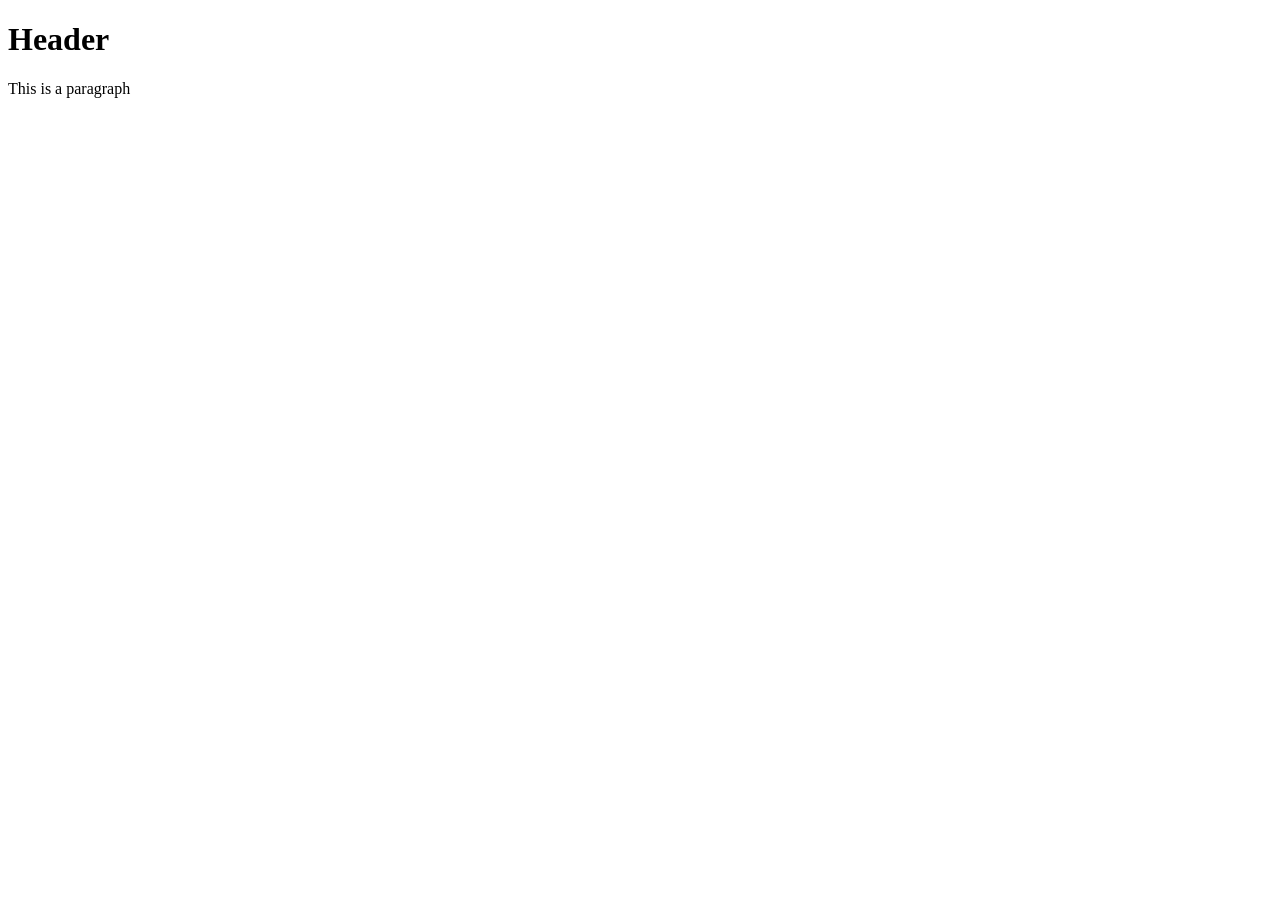
==== index.html @ 9614cc18 "Hello" ====
<!DOCTYPE html>
<html lang="en">
<head>
    <meta charset="UTF-8">
    <meta name="viewport" content="width=device-width, initial-scale=1.0">
    <title>Document</title>
</head>
<body>
    <h1> Header</h1>
    <p> This is a paragraph</p>
</body>
</html>
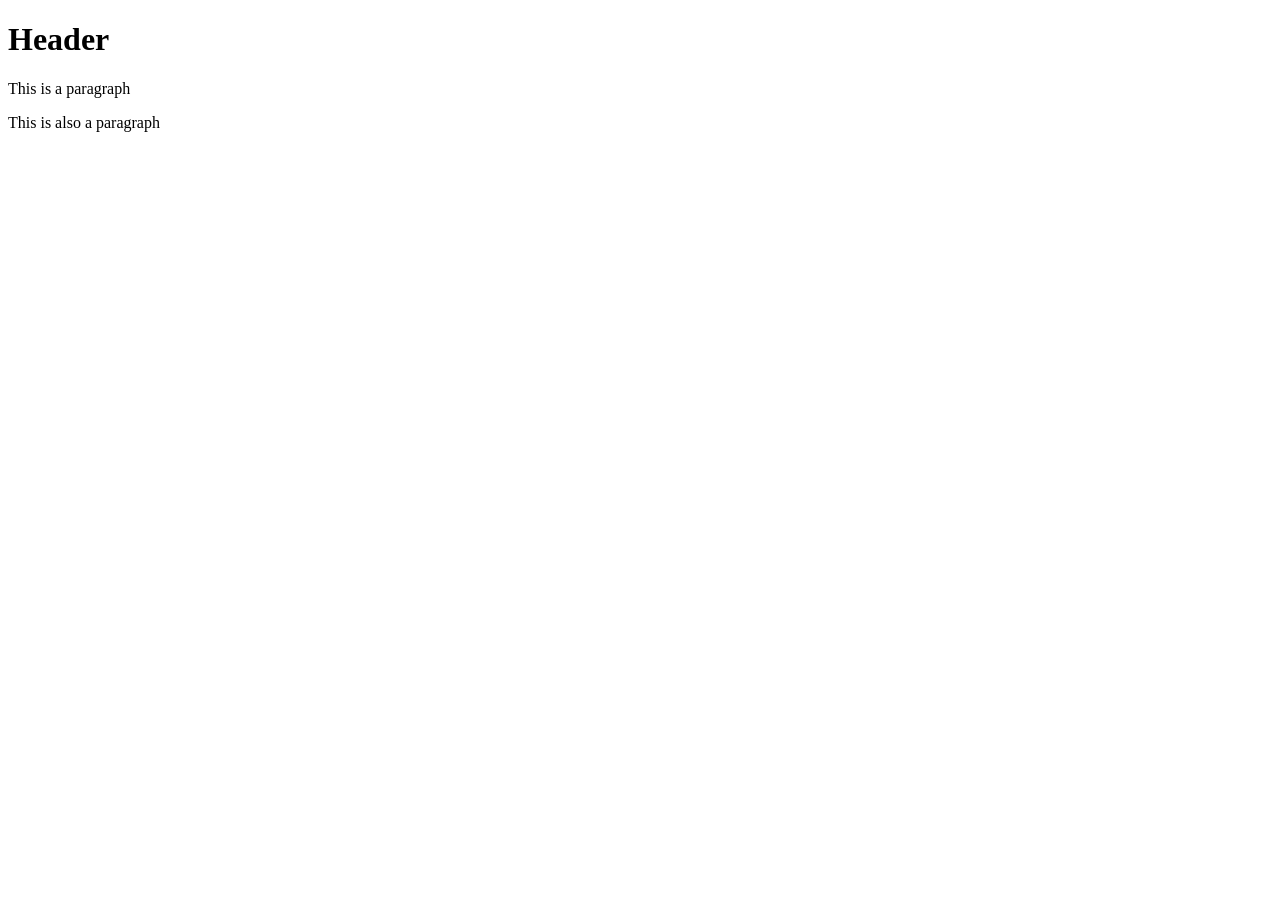
==== commit fd5719c4: "Hello" ====
--- a/index.html
+++ b/index.html
@@ -8,5 +8,7 @@
 <body>
     <h1> Header</h1>
     <p> This is a paragraph</p>
+    <p>This is also a paragraph</p>
+
 </body>
 </html>
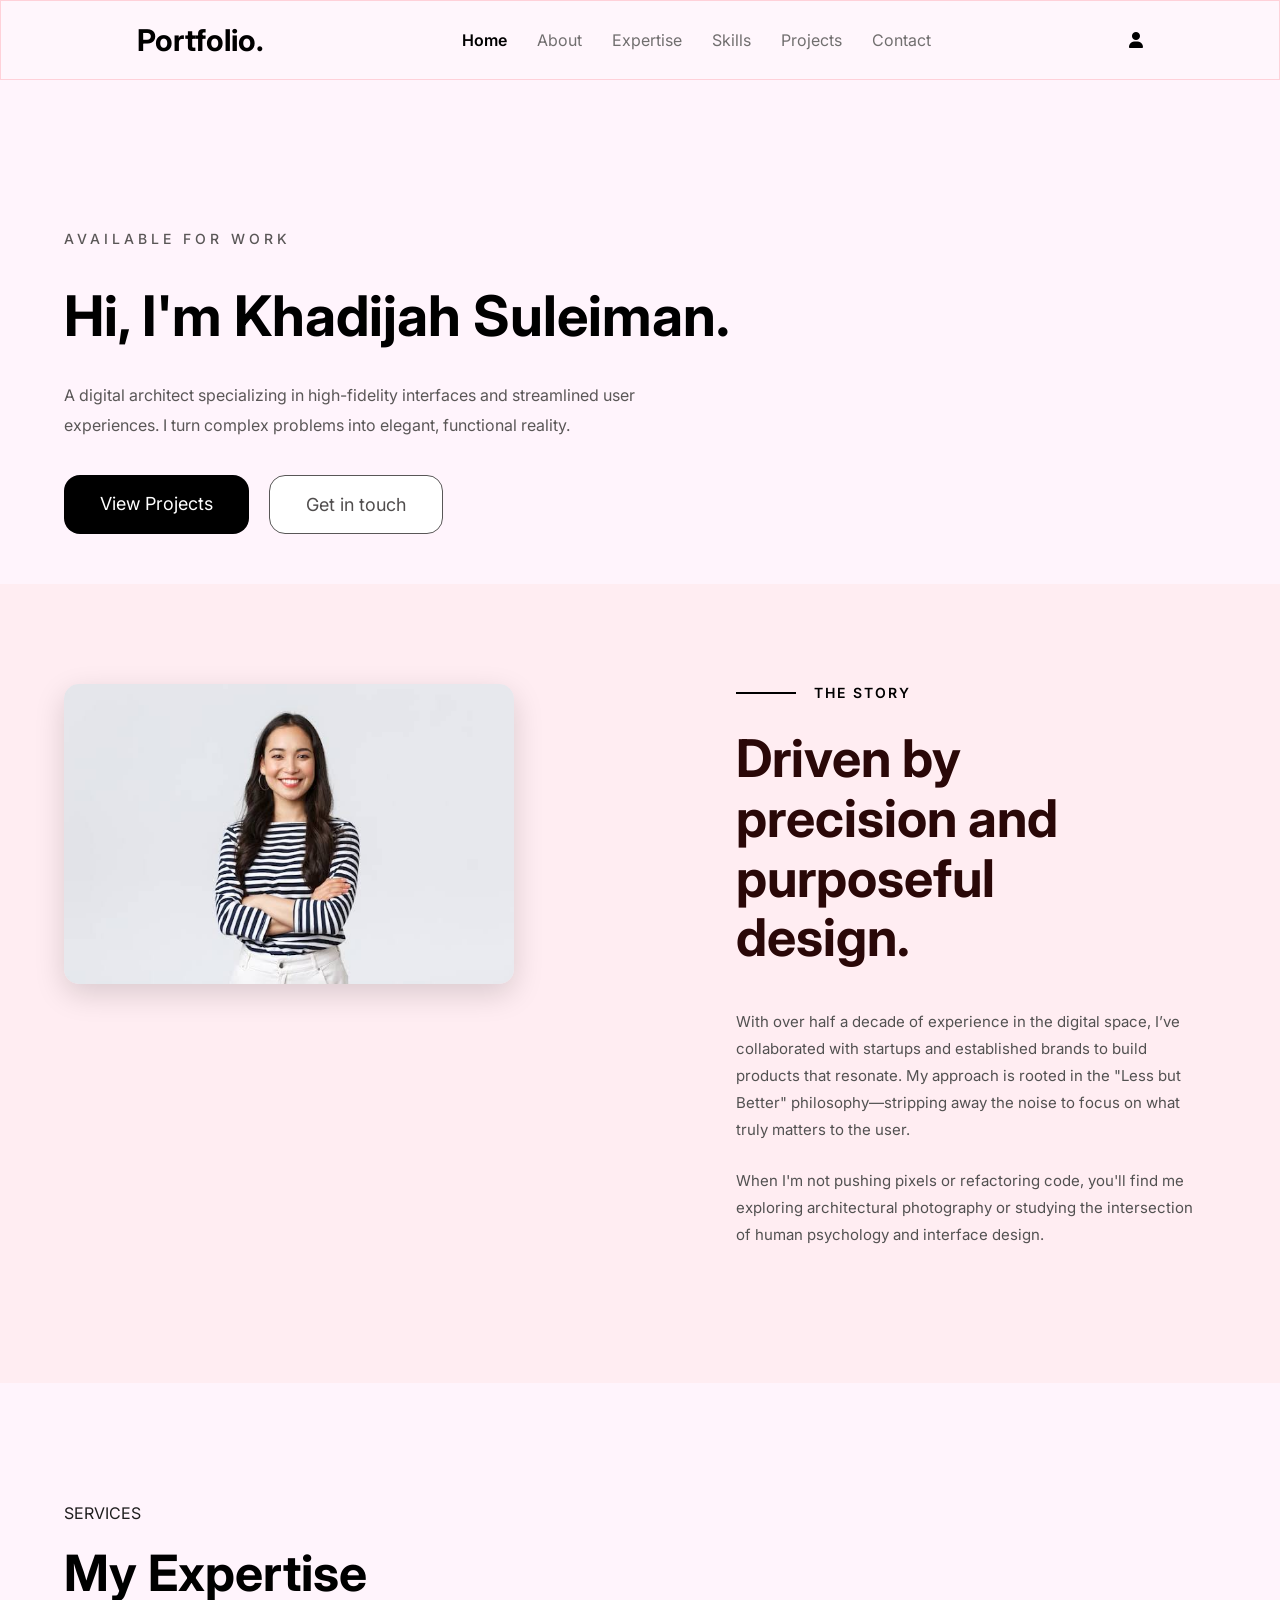
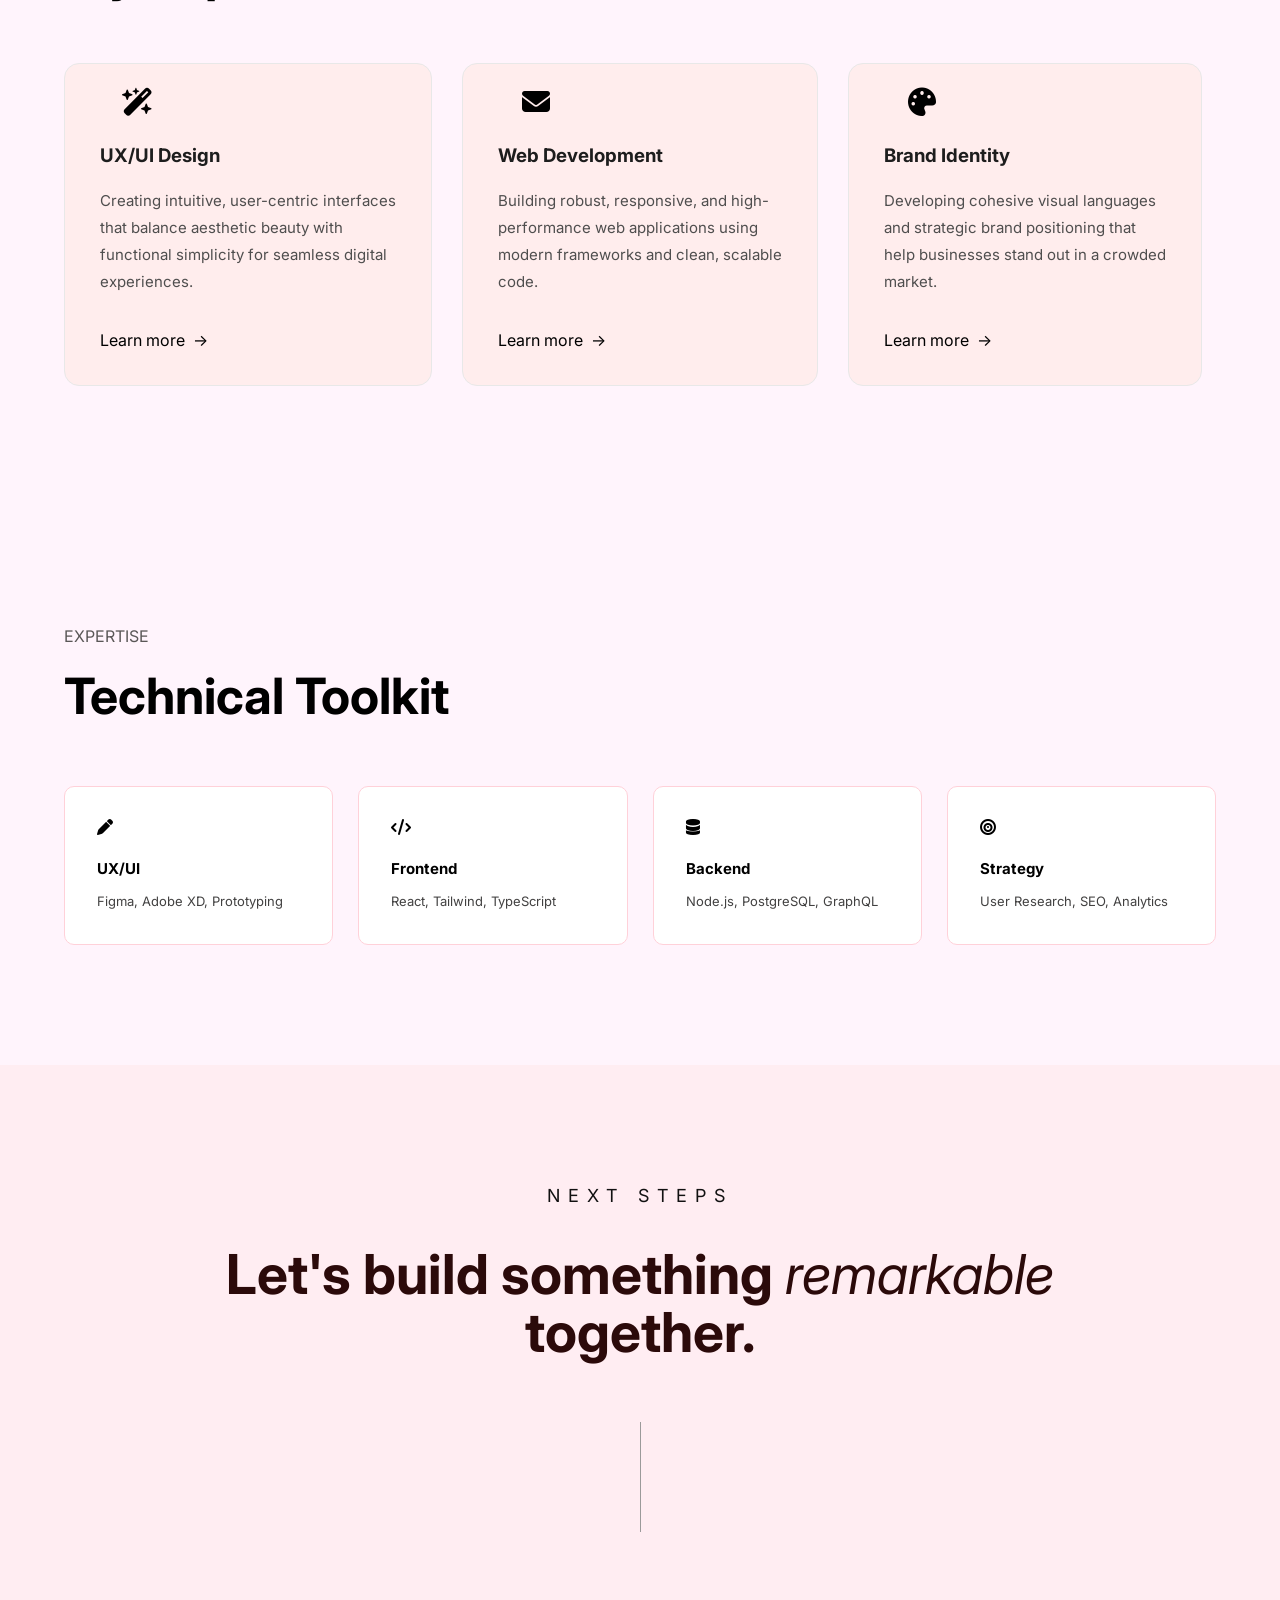
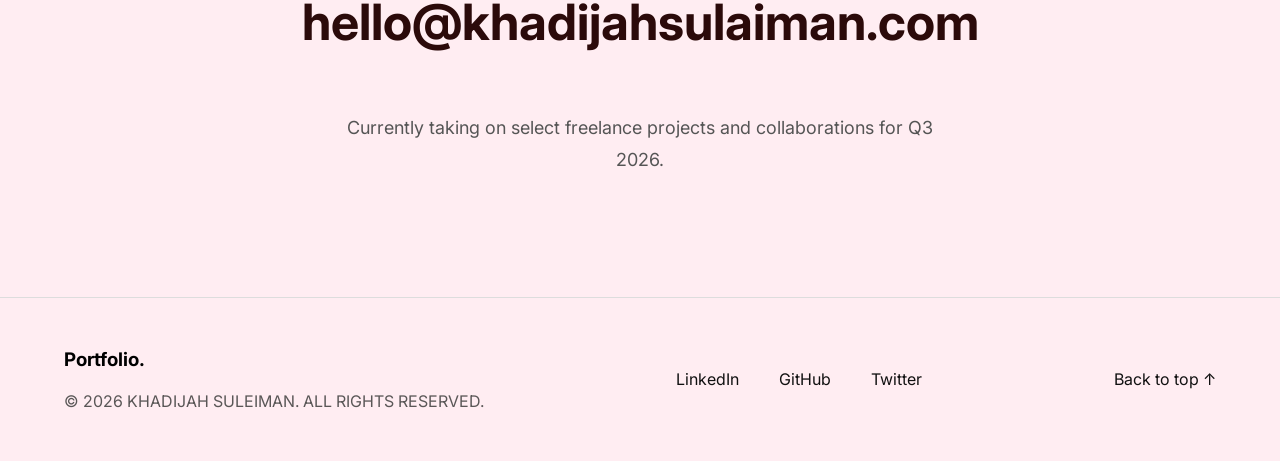
==== commit 17386937: "Update all" ====
--- a/index.html
+++ b/index.html
@@ -3,12 +3,160 @@
 <head>
     <meta charset="UTF-8">
     <meta name="viewport" content="width=device-width, initial-scale=1.0">
-    <title>Document</title>
+    <link rel="stylesheet" href="style.css">
+    <link rel="icon" href="favicon.png">
+    <link rel="stylesheet" href="https://cdnjs.cloudflare.com/ajax/libs/font-awesome/6.5.1/css/all.min.css">
+    <link rel="preconnect" href="https://fonts.googleapis.com">
+    <link rel="preconnect" href="https://fonts.gstatic.com" crossorigin>
+    <link href="https://fonts.googleapis.com/css2?family=Inter:wght@300;400;500;600;700;800;900&display=swap" rel="stylesheet">
+    <title>Profile</title>
 </head>
 <body>
-    <h1> Header</h1>
-    <p> This is a paragraph</p>
-    <p>This is also a paragraph</p>
-
-</body>
-</html>+    <nav>
+        <div class="container">
+            <div class="logo">
+                <h2>Portfolio.</h2>
+            </div>
+            <ul>
+                <li><a href="#" class="active"> Home</a></li>
+                <li><a href="#">About</a></li>
+                <li><a href="#">Expertise</a></li>
+                <li><a href="#">Skills</a></li>
+                <li><a href="#">Projects</a></li>
+                <li><a href="#">Contact</a></li>
+            </ul>
+            <div class="profile">
+                <i class="fa-solid fa-user"></i>
+            </div>
+        </div>
+    </nav>
+    <main>
+        <section class="hero">
+            <div class="container">
+                <div class="text">
+                   <p class="availability"><span class="dot"></span> AVAILABLE FOR WORK</p>
+                   <h1>Hi, I'm Khadijah Suleiman.</h1>
+                   <p><span class="line1"> A digital architect specializing in high-fidelity interfaces and streamlined user</span><span class="line2">  experiences. I turn complex problems into elegant, functional reality.</span></p>
+                </div>
+                <div class="hero-buttons">
+                    <a href="#" class="btn btn-primary">View Projects</a>
+                    <a href="#" class="btn btn-secondary">Get in touch</a>
+                </div>
+            </div>
+        </section>
+    </main>
+    <section class="story">
+        <div class="container">
+            <div class="image">
+                <img src="IMG_3949.JPG" alt="image">
+            </div>
+            <div class="text">
+                <div class="section-title">
+                    <span class="line"></span>
+                    <span class="title">THE STORY</span>
+                </div>
+               <h2>Driven by precision and purposeful design.</h2>
+               <p>With over half a decade of experience in the digital space, I’ve <br>collaborated with startups and established brands to build<br> products that resonate. My approach is rooted in the "Less but<br> Better" philosophy—stripping away the noise to focus on what<br> truly matters to the user.</p>
+               <p>When I'm not pushing pixels or refactoring code, you'll find me <br>exploring architectural photography or studying the intersection<br> of human psychology and interface design.</p>
+           </div>
+       </div>
+    </section>
+    <section class="services">
+        <div class="container">
+            <div class="service-title">
+                <p style="color: rgb(31, 30, 30);"><span>SERVICES</span></p>
+                <h2>My Expertise</h2>
+            </div>
+           <div class="services-grid">
+                <div class="card">
+                  <i class="fa-solid fa-wand-magic-sparkles"></i>
+                  <h3>UX/UI Design</h3>
+                  <p>Creating intuitive, user-centric interfaces <br>that balance aesthetic beauty with <br>functional simplicity for seamless digital <br>experiences.</p>
+                  <a href="#" class="learn-more">Learn more  <span class="arrow">&rarr;</span></a>
+                </div>
+                <div class="card">
+                   <i class="fa-notdog fa-solid fa-envelope"></i>
+                   <h3>Web Development</h3>
+                   <p>Building robust, responsive, and high-<br>performance web applications using<br> modern frameworks and clean, scalable<br> code.</p>
+                   <a href="#" class="learn-more"> Learn more <span class="arrow">&rarr;</span></a>
+                </div>
+                <div class="card">
+                    <i class="fa-solid fa-palette"></i>
+                    <h3>Brand Identity</h3>
+                    <p>Developing cohesive visual languages<br> and strategic brand positioning that <br>help businesses stand out in a crowded<br> market.</p>
+                    <a href="#" class="learn-more"> Learn more <span class="arrow">&rarr;</span></a>
+                </div>
+            </div>
+        </div>
+    </section>    
+        <section class="expertise">
+            <div class="container">
+                <div class="expertise-title">
+                    <p><span>EXPERTISE</span></p>
+                    <h2>Technical Toolkit</h2>
+                </div>
+                <div class="tool-grid">
+                    <div class="tools">
+                        <i class="fa-solid fa-pen"></i>
+                        <h3>UX/UI</h3>
+                        <p>Figma, Adobe XD, Prototyping</p>
+                    </div>
+                    <div class="tools">
+                        <i class="fa-solid fa-code"></i>
+                        <h3>Frontend</h3>
+                        <p>React, Tailwind, TypeScript</p>
+                    </div>
+                    <div class="tools">
+                        <i class="fa-solid fa-database"></i>
+                        <h3>Backend</h3>
+                        <p>Node.js, PostgreSQL, GraphQL</p>
+                    </div>
+                    <div class="tools">
+                        <i class="fa-solid fa-bullseye"></i>
+                        <h3>Strategy</h3>
+                        <p>User Research, SEO, Analytics</p>
+                    </div>
+                </div>
+            </div>
+        </section>
+        <section class="contact">
+            <div class="container">
+        
+                <p class="contact-label">NEXT STEPS</p>
+        
+                <h2>
+                    Let's build something <span>remarkable</span><br>
+                    together.
+                </h2>
+        
+                <div class="divider"></div>
+        
+                <a href="mailto:khadijahsanisulaiman25@gmail.com" class="email">
+                    hello@khadijahsulaiman.com
+                </a>
+        
+                <p class="contact-text">
+                    Currently taking on select freelance projects and
+                    collaborations for Q3 2026.
+                </p>
+        
+            </div>
+        </section>
+        <footer>
+            <div class="container footer-content">
+        
+                <div>
+                    <h3>Portfolio.</h3>
+                    <p>© 2026 KHADIJAH SULEIMAN. ALL RIGHTS RESERVED.</p>
+                </div>
+        
+                <div class="footer-links">
+                    <a href="#">LinkedIn</a>
+                    <a href="#">GitHub</a>
+                    <a href="#">Twitter</a>
+                </div>
+        
+                <a href="#">Back to top ↑</a>
+        
+            </div>
+        </footer>
--- a/style.css
+++ b/style.css
@@ -0,0 +1,374 @@
+*{
+    margin: 0;
+    padding: 0;
+    box-sizing: border-box;
+    font-family: "Inter", san-serif;
+}
+.container{
+    max-width: 1200px;
+    width: 90%;
+    margin: 0 auto;
+}
+::-webkit-scrollbar {
+    display: none;
+}
+html {
+    scrollbar-width: none;
+}
+body {
+    -ms-overflow-style: none;
+}
+nav .container{
+    display: flex;
+    align-items: center;
+    justify-content: space-between;
+}
+nav{
+    display: flex;
+    justify-content: space-between;
+    align-items: center;
+    position: sticky;
+    top: 0;
+    width: 100%;
+    background-color: rgba(255, 244, 252, 0.8);
+    padding: 0 80px;
+    border: 1px solid rgb(255, 209, 217);
+    height: 80px;
+    backdrop-filter: blur(12px);
+}
+nav ul{
+    display: flex;
+    list-style: none;
+    margin: 0;
+    padding: 0;
+}
+nav li{
+    padding: 20px 15px;
+}
+nav a{
+    text-decoration: none;
+    color: rgb(113, 111, 111);
+}
+nav a.active{
+    color: black;
+    font-weight: 600;
+}
+nav a:hover{
+    color: black;
+}
+nav h2{
+    font-size: 30px;
+}
+main{
+    margin: 0;
+}
+.hero{
+    display: flex;
+    align-items: center;
+    background-color: rgb(255, 244, 252);
+    padding-top: 150px;
+}
+.availability{
+    letter-spacing: 4px;
+    font-size: 14px;
+    font-weight: 500;
+    animation: pulseText 2s ease-in-out infinite;
+}
+@keyframes pulseText{
+    0%{
+        opacity: 1;
+    }
+    50%{
+        opacity: 0.45;
+    }
+    100%{
+        opacity: 1;
+    }
+}
+.text p:first-child{
+    margin-bottom: 35px;
+}
+.text h1{
+    margin-bottom: 35px;
+    font-size: 56px;
+}
+.text p:last-child{
+    margin-bottom: 35px;
+}
+.line1, line2{
+    display: block;
+}
+.line1{
+    margin-bottom: 10px;
+}
+p{
+    font-size: 16px;
+    color: rgb(90, 87, 87);
+}
+.hero-buttons{
+    display: flex;
+    gap: 20px;
+    margin-top: 40px;
+}
+.btn{
+    text-decoration: none;
+    padding: 18px 36px;
+    border-radius: 16px;
+    font-size: 18px;
+    margin-bottom: 50px;
+}
+.btn-primary{
+    background-color: black;
+    color: white;
+    transition: transform 0.3s ease, box-shadow 0.3s ease;
+}
+.btn-primary:hover{
+    transform: translateY(-5px);
+    box-shadow: 0 12px 24px rgba(0, 0, 0, 0.2);
+}
+.btn-secondary{
+    background-color: white;
+    color: rgb(80, 77, 77);
+    border: 1px solid rgb(89, 87, 87);
+}
+.btn-secondary:hover{
+    background-color: pink;
+}
+.story{
+    padding: 100px 0;
+    background-color:  #ffedf2;
+}
+.story .container{
+    display: flex;
+    align-items: flex-start;
+    justify-content: center;
+    gap: 100px;
+}
+.story .image img{
+    width: 450px;
+    height: auto;
+    border-radius: 15px;
+    box-shadow: 0 10px 30px rgba(0, 0, 0, .15);
+}
+.story .image, .story .text{
+    flex: 1;
+}
+.section-title {
+    display: flex;
+    align-items: center;
+    gap: 18px;
+    margin-bottom: 28px;
+}
+.line {
+    width: 60px;
+    height: 2px;
+    background-color: black;
+    display: inline-block;
+}
+.title{
+    font-size: 14px;
+    font-weight: 600;
+    letter-spacing: 2px;
+    color: black;
+}
+.story h2 {
+    font-size: 52px;
+    font-weight: 700;
+    color:  #2a0808;
+    line-height: 1.15;
+    margin: 24px 0 32px;
+    margin-bottom: 40px;
+    max-width: 420px;
+}
+.story .text {
+    max-width: 480px;
+}
+.story p {
+    font-size: 15px;
+    line-height: 1.8;
+    color: #525151;
+    margin-bottom: 24px;
+}
+.services{
+    padding: 120px 0;
+    background:  rgb(255, 244, 252);
+}
+.services-grid {
+    display: grid;
+    grid-template-columns: repeat(3, 1fr);
+    gap: 30px;
+    margin-top: 60px;
+    display: flex;
+}
+.services h2{
+    font-size: 50px;
+    font-weight: 700;
+    margin-top: 20px;
+}
+.card{
+    background: #ffeded;
+    border: 1px solid #e8e8e8;
+    border-radius: 15px;
+    padding: 35px;
+    transition: all .3s ease;
+}
+.card:hover {
+    transform: translateY(-8px);
+    box-shadow: 0 20px 40px rgba(0,0,0,.08);
+}
+.card i {
+    font-size: 28px;
+    width: 75px;
+    height: 5px;
+    border-radius: 16px;
+    display: flex;
+    align-items: center;
+    justify-content: center;
+    margin-bottom: 40px;
+}
+.card h3 {
+    margin-bottom: 20px;
+    color: #1d1d1d;
+}
+.card p {
+    font-size: 15px;
+    line-height: 1.8;
+    color: #4f4e4e;
+    margin-bottom: 35px;
+}
+.card a {
+    text-decoration: none;
+    color: black;
+}
+.learn-more {
+    display: inline-flex;
+    align-items: center;
+    gap: 8px;
+    text-decoration: none;
+    color: #111;
+}
+.arrow {
+    display: inline-block;
+    transition: transform 0.3s ease;
+}
+.learn-more:hover .arrow {
+    transform: translateX(6px);
+}
+.expertise{
+    padding: 120px 0;
+    background:  rgb(255, 244, 252);
+}
+.expertise h2{
+    font-size: 50px;
+    margin: 20px 0 60px;
+}
+.tool-grid {
+    display: grid;
+    grid-template-columns: repeat(4, 1fr);
+    gap: 25px;
+}
+.tools {
+    background: white;
+    border: 1px solid rgb(255, 209, 217);
+    border-radius: 10px;
+    padding: 32px;
+    transition: all 0.3s ease;
+}
+.tools i {
+    display: flex;
+    align-items: center;
+    margin-bottom: 24px;
+    background-color: white;
+}
+.tools h3 {
+    font-size: 15px;
+    margin-bottom: 12px;
+}
+
+.tools p{
+    font-size: 13px;
+    line-height: 1.7;
+    color: #424141;
+}
+.contact{
+    background-color:  #ffedf2;
+    padding:120px 0;
+    text-align:center;
+}
+.contact-label{
+    letter-spacing:8px;
+    font-size:18px;
+    margin-bottom:40px;
+    color:#111;
+}
+.contact h2{
+    font-size:55px;
+    line-height:1.05;
+    font-weight:700;
+    color:#2b0a0a;
+    margin-bottom:60px;
+}
+.contact h2 span{
+    font-style:italic;
+    font-weight:400;
+}
+.divider{
+    width:1px;
+    height:110px;
+    background:#9b9a9a;
+    margin:0 auto 60px;
+}
+.email{
+    display: inline-block;
+    position: relative;
+    text-decoration:none;
+    color:#2b0a0a;
+    font-size: 50px;
+    font-weight:700;
+    margin-bottom:60px;
+}
+.email::after{
+    content: "";
+    position: absolute;
+    left: 0;
+    bottom: -8px;
+    width: 100%;
+    height: 4px;             
+    background: #2b0a0a;
+    transform: scaleX(0);
+    transform-origin: left;
+    transition: transform 0.35s ease;
+}
+.email:hover::after{
+    transform: scaleX(1);
+}
+.contact-text{
+    max-width:600px;
+    margin:0 auto;
+    line-height:1.8;
+    color:#555;
+    font-size:18px;
+}footer{
+    padding:50px 0;
+    border-top:1px solid #ddd;
+    background-color:  #ffedf2;
+}
+.footer-content{
+    display:flex;
+    justify-content:space-between;
+    align-items:center;
+}
+.footer-links{
+    display:flex;
+    gap:40px;
+}
+.footer-content a{
+    text-decoration:none;
+    color:#111;
+}
+.footer-content a:hover{
+    color:#666;
+}
+.footer-content p{
+    margin-top: 20px;
+}
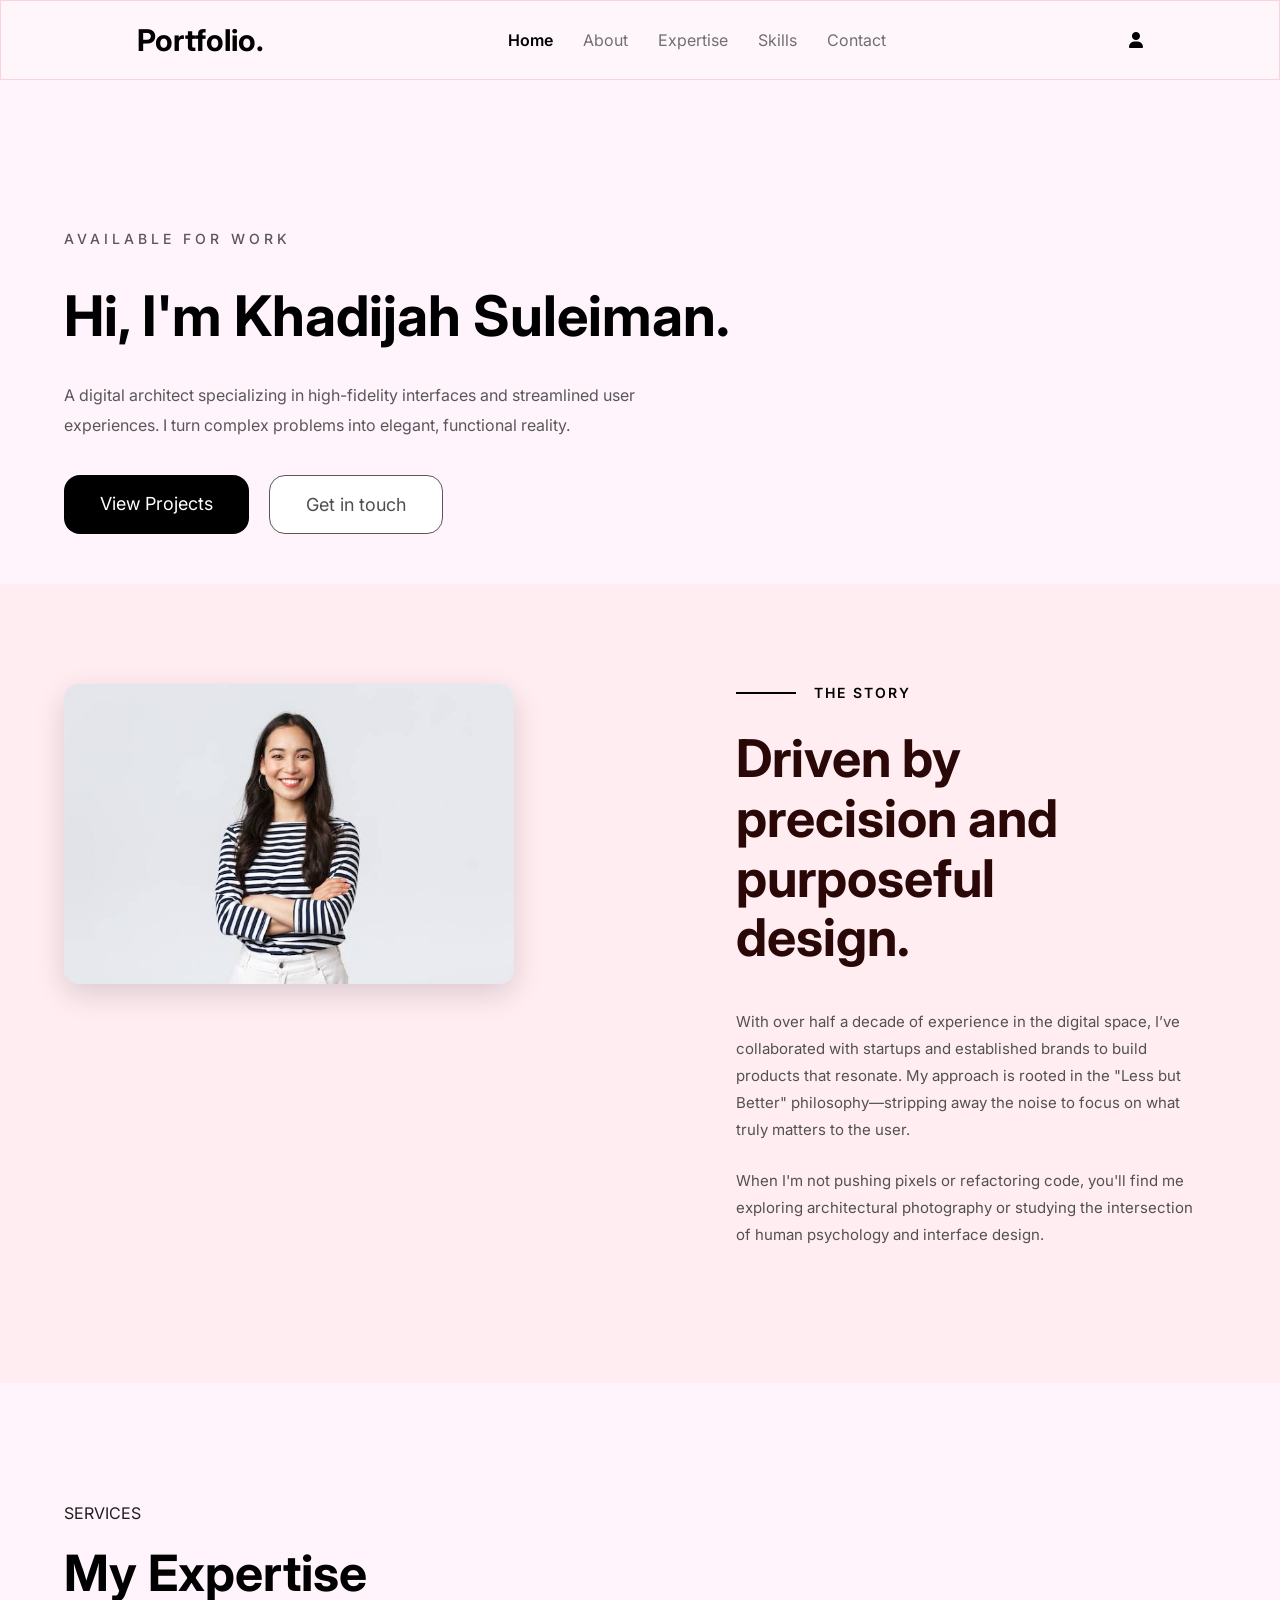
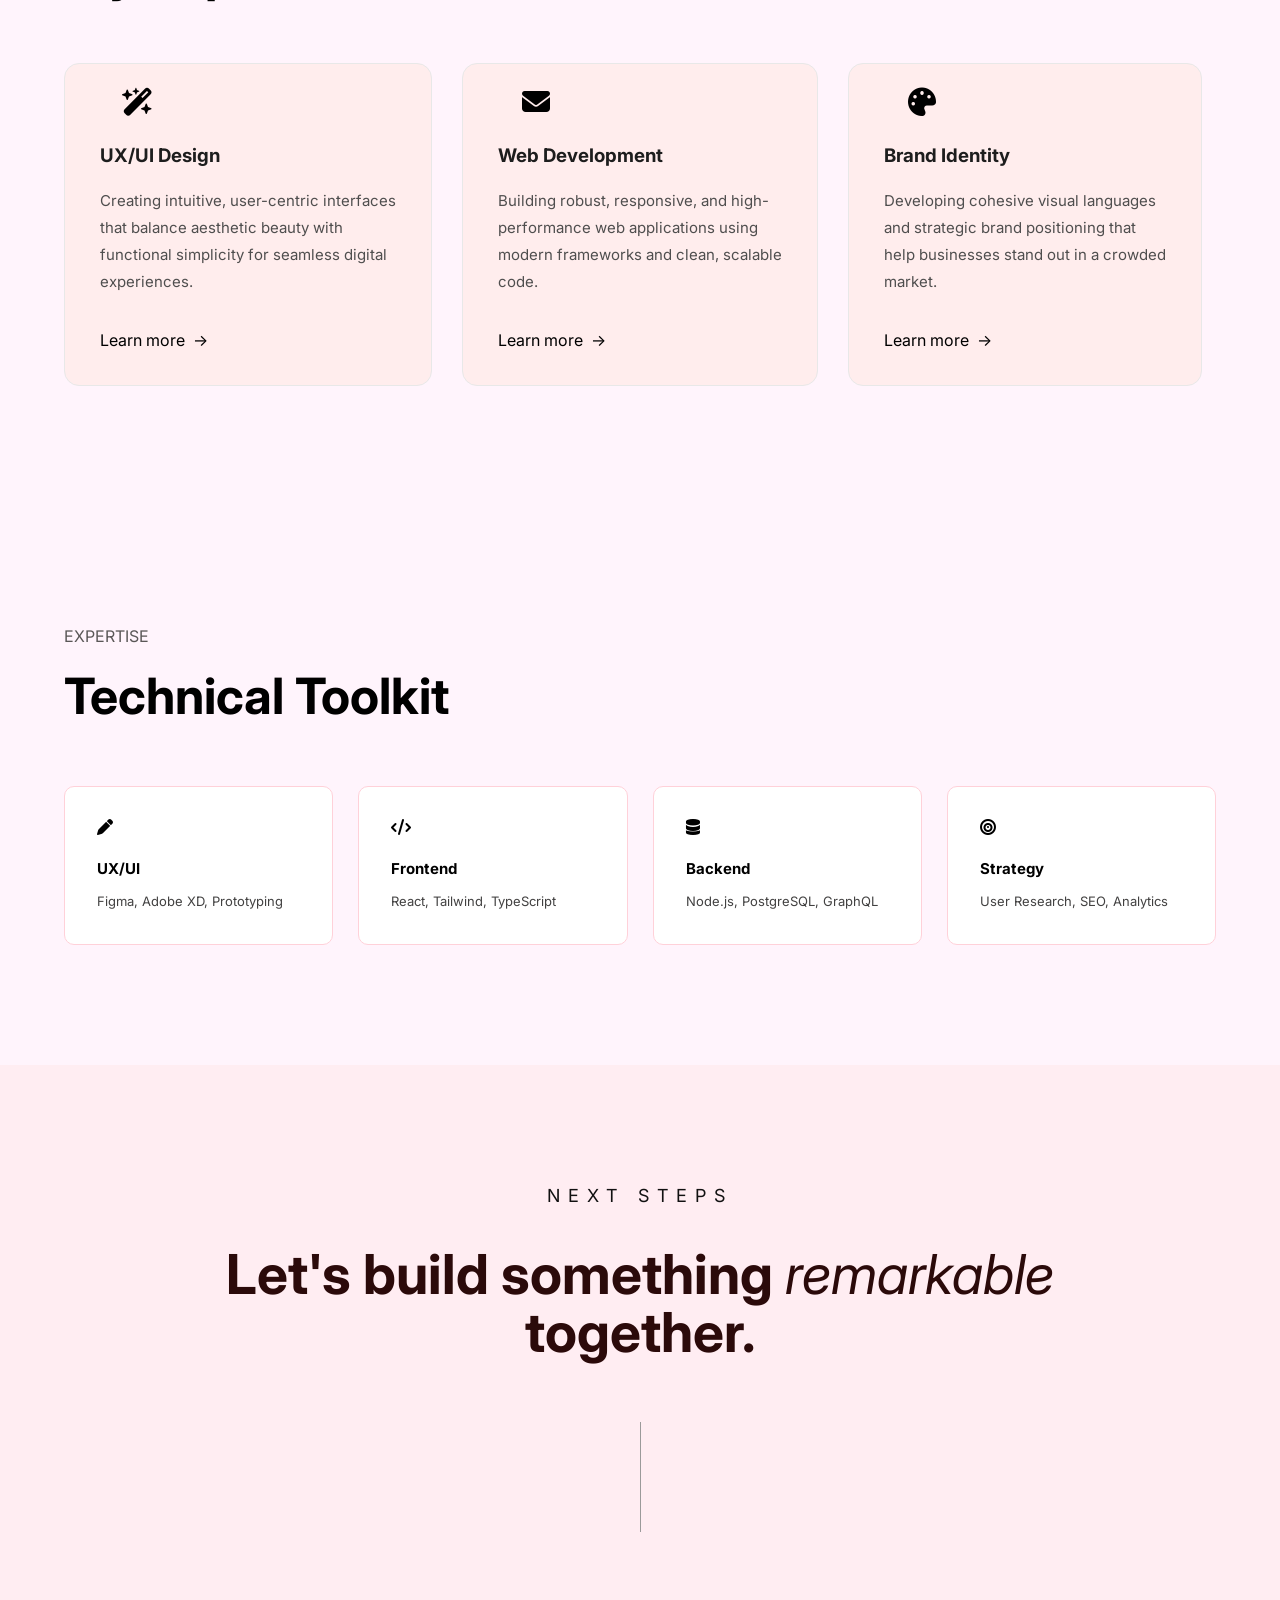
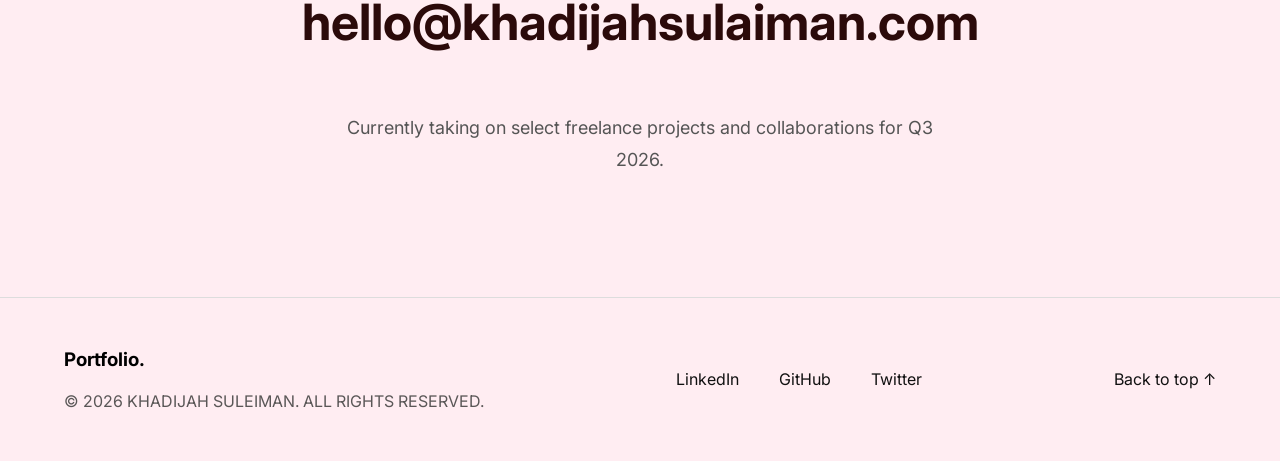
==== commit 4282456e: "Update all" ====
--- a/index.html
+++ b/index.html
@@ -18,12 +18,11 @@
                 <h2>Portfolio.</h2>
             </div>
             <ul>
-                <li><a href="#" class="active"> Home</a></li>
-                <li><a href="#">About</a></li>
-                <li><a href="#">Expertise</a></li>
-                <li><a href="#">Skills</a></li>
-                <li><a href="#">Projects</a></li>
-                <li><a href="#">Contact</a></li>
+                <li><a href="home" class="active"> Home</a></li>
+                <li><a href="about">About</a></li>
+                <li><a href="expertise">Expertise</a></li>
+                <li><a href="skills">Skills</a></li>
+                <li><a href="contact">Contact</a></li>
             </ul>
             <div class="profile">
                 <i class="fa-solid fa-user"></i>
@@ -31,7 +30,7 @@
         </div>
     </nav>
     <main>
-        <section class="hero">
+        <section class="hero" id="home">
             <div class="container">
                 <div class="text">
                    <p class="availability"><span class="dot"></span> AVAILABLE FOR WORK</p>
@@ -45,7 +44,7 @@
             </div>
         </section>
     </main>
-    <section class="story">
+    <section class="story" id="about">
         <div class="container">
             <div class="image">
                 <img src="IMG_3949.JPG" alt="image">
@@ -61,7 +60,7 @@
            </div>
        </div>
     </section>
-    <section class="services">
+    <section class="services" id="services">
         <div class="container">
             <div class="service-title">
                 <p style="color: rgb(31, 30, 30);"><span>SERVICES</span></p>
@@ -89,7 +88,7 @@
             </div>
         </div>
     </section>    
-        <section class="expertise">
+        <section class="expertise" id="expertise">
             <div class="container">
                 <div class="expertise-title">
                     <p><span>EXPERTISE</span></p>
@@ -119,7 +118,7 @@
                 </div>
             </div>
         </section>
-        <section class="contact">
+        <section class="contact" id="contact">
             <div class="container">
         
                 <p class="contact-label">NEXT STEPS</p>
--- a/style.css
+++ b/style.css
@@ -14,6 +14,7 @@
 }
 html {
     scrollbar-width: none;
+    scroll-behavior: smooth;
 }
 body {
     -ms-overflow-style: none;
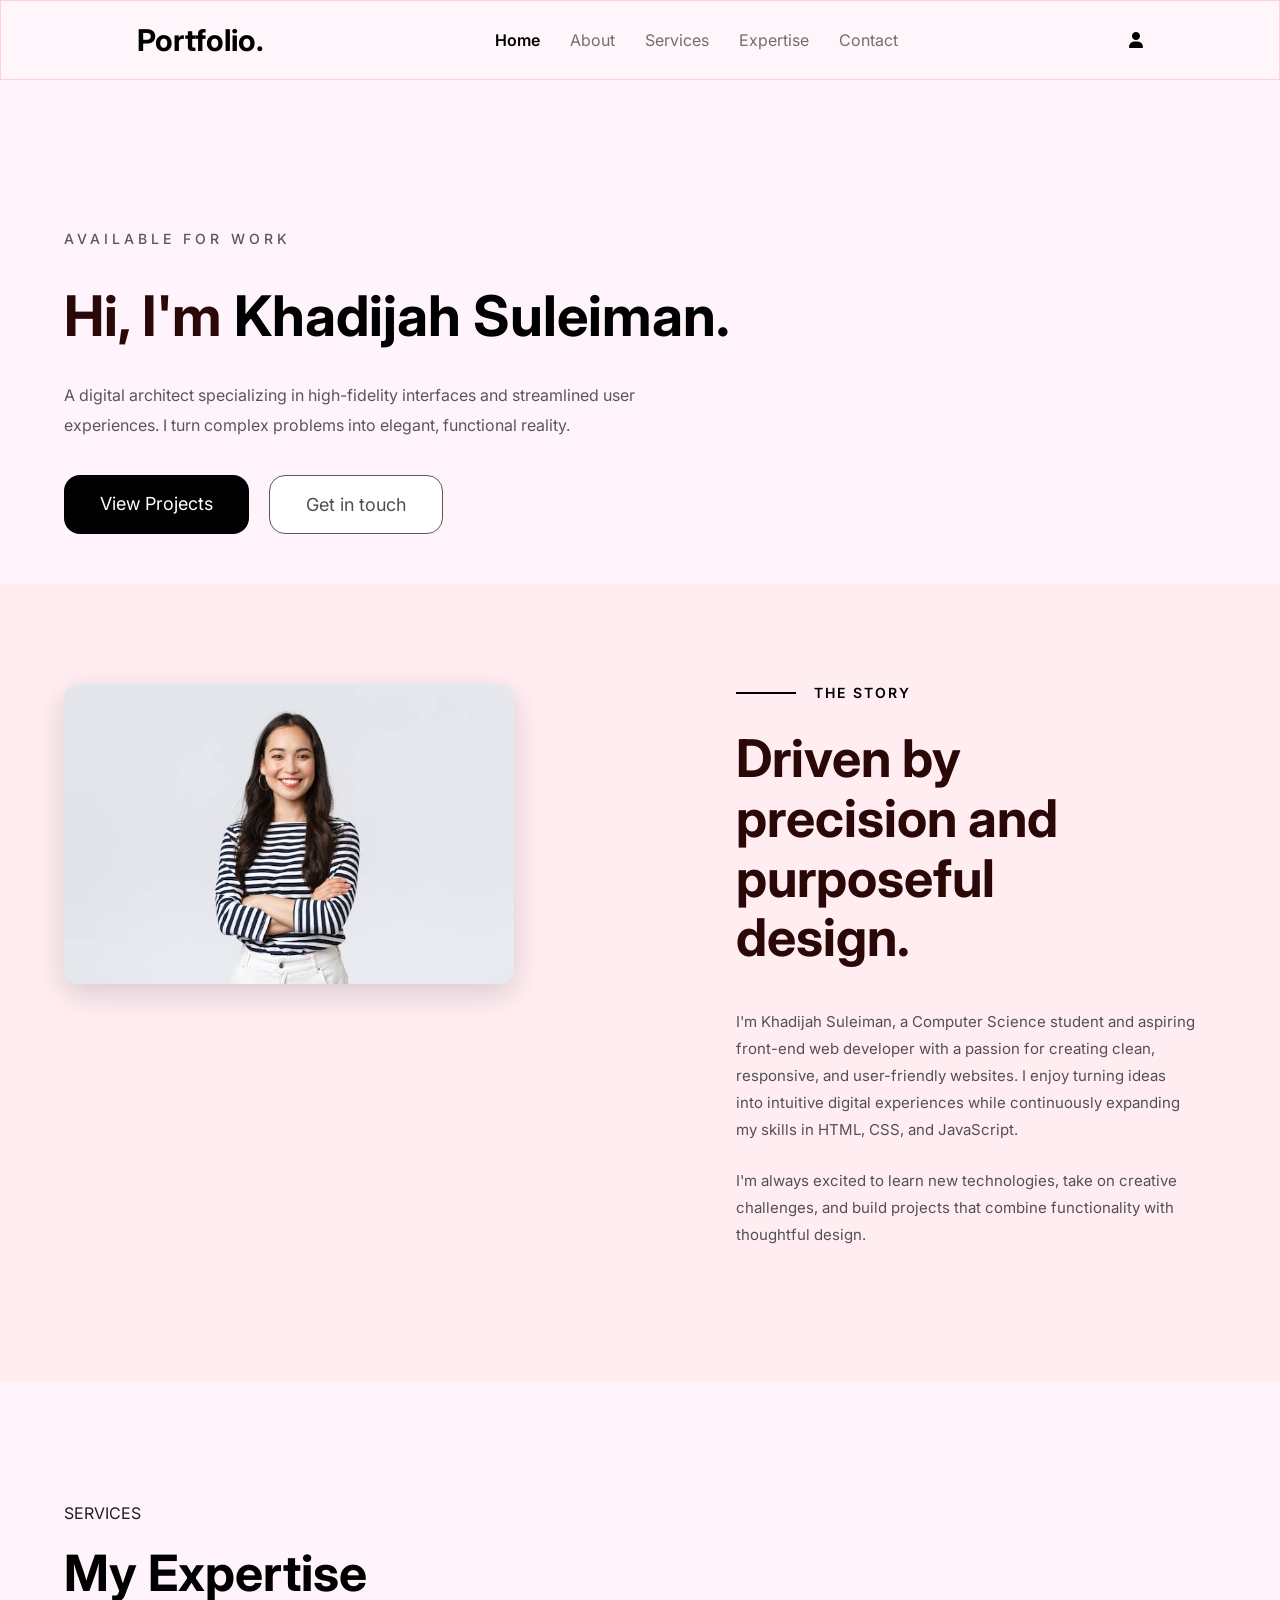
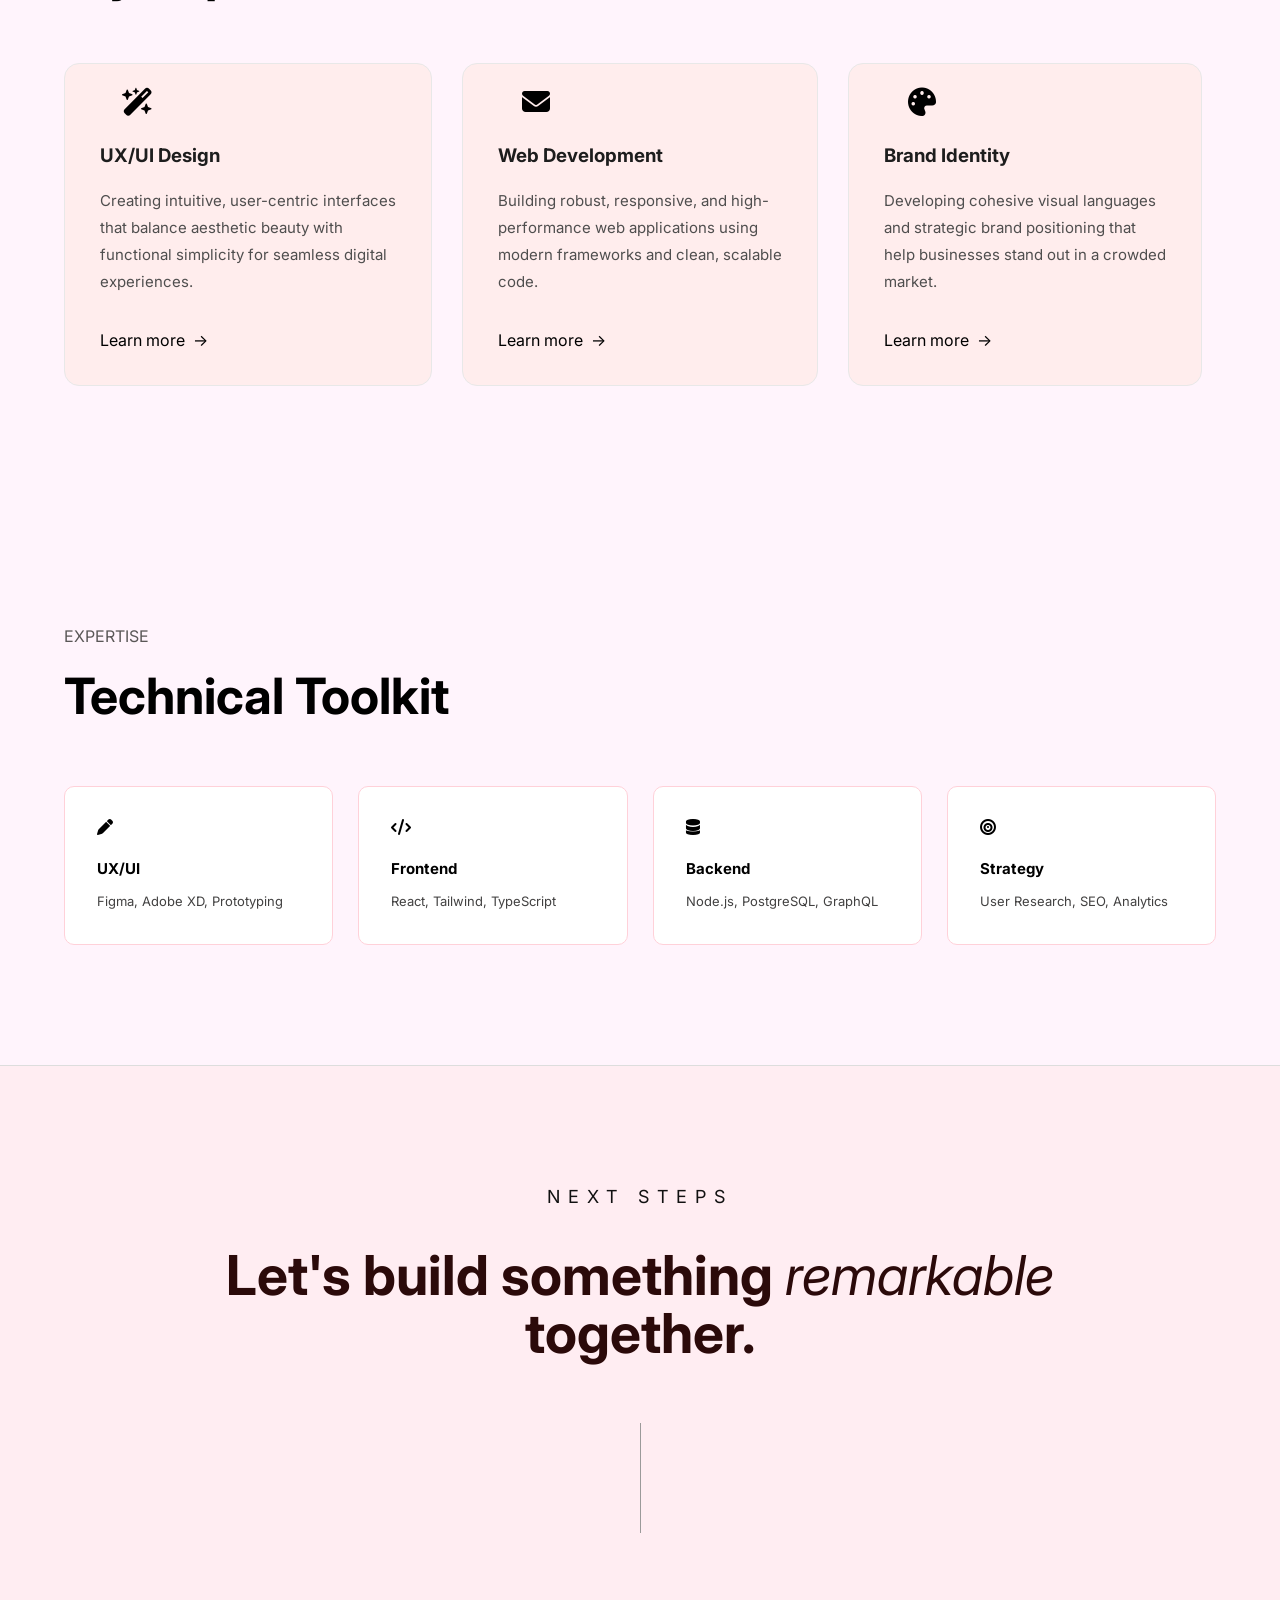
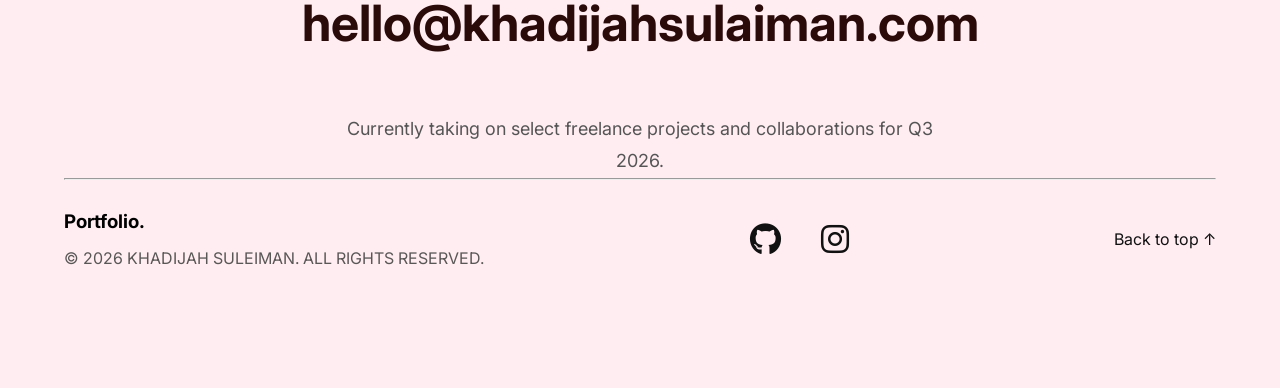
==== commit 9db538ad: "Update all" ====
--- a/index.html
+++ b/index.html
@@ -18,11 +18,11 @@
                 <h2>Portfolio.</h2>
             </div>
             <ul>
-                <li><a href="home" class="active"> Home</a></li>
-                <li><a href="about">About</a></li>
-                <li><a href="expertise">Expertise</a></li>
-                <li><a href="skills">Skills</a></li>
-                <li><a href="contact">Contact</a></li>
+                <li><a href="#home" class="active"> Home</a></li>
+                <li><a href="#about">About</a></li>
+                <li><a href="#services">Services</a></li>
+                <li><a href="#expertise">Expertise</a></li>
+                <li><a href="#contact">Contact</a></li>
             </ul>
             <div class="profile">
                 <i class="fa-solid fa-user"></i>
@@ -34,7 +34,7 @@
             <div class="container">
                 <div class="text">
                    <p class="availability"><span class="dot"></span> AVAILABLE FOR WORK</p>
-                   <h1>Hi, I'm Khadijah Suleiman.</h1>
+                   <h1><span>Hi, I'm </span>Khadijah Suleiman.</h1>
                    <p><span class="line1"> A digital architect specializing in high-fidelity interfaces and streamlined user</span><span class="line2">  experiences. I turn complex problems into elegant, functional reality.</span></p>
                 </div>
                 <div class="hero-buttons">
@@ -54,9 +54,9 @@
                     <span class="line"></span>
                     <span class="title">THE STORY</span>
                 </div>
-               <h2>Driven by precision and purposeful design.</h2>
-               <p>With over half a decade of experience in the digital space, I’ve <br>collaborated with startups and established brands to build<br> products that resonate. My approach is rooted in the "Less but<br> Better" philosophy—stripping away the noise to focus on what<br> truly matters to the user.</p>
-               <p>When I'm not pushing pixels or refactoring code, you'll find me <br>exploring architectural photography or studying the intersection<br> of human psychology and interface design.</p>
+                <h2>Driven by precision and purposeful design.</h2>
+                <p>I'm Khadijah Suleiman, a Computer Science student and aspiring<br> front-end web developer with a passion for creating clean, <br>responsive, and user-friendly websites. I enjoy turning ideas<br> into intuitive digital experiences while continuously expanding<br> my skills in HTML, CSS, and JavaScript.<br></p> 
+                <p> I'm always excited to learn new technologies, take on creative <br>challenges, and build projects that combine functionality with<br> thoughtful design.</p> 
            </div>
        </div>
     </section>
@@ -118,44 +118,41 @@
                 </div>
             </div>
         </section>
-        <section class="contact" id="contact">
+        <footer id="contact" class="contact">
             <div class="container">
-        
                 <p class="contact-label">NEXT STEPS</p>
-        
                 <h2>
                     Let's build something <span>remarkable</span><br>
                     together.
-                </h2>
-        
+                </h2>   
                 <div class="divider"></div>
-        
-                <a href="mailto:khadijahsanisulaiman25@gmail.com" class="email">
-                    hello@khadijahsulaiman.com
-                </a>
-        
-                <p class="contact-text">
-                    Currently taking on select freelance projects and
-                    collaborations for Q3 2026.
-                </p>
-        
-            </div>
-        </section>
-        <footer>
-            <div class="container footer-content">
-        
-                <div>
-                    <h3>Portfolio.</h3>
-                    <p>© 2026 KHADIJAH SULEIMAN. ALL RIGHTS RESERVED.</p>
+                    <a href="mailto:khadijahsanisulaiman25@gmail.com" class="email">
+                       hello@khadijahsulaiman.com
+                    </a>
+                    <p class="contact-text">
+                        Currently taking on select freelance projects and
+                        collaborations for Q3 2026.
+                    </p><hr>
+                    <div class="footer-content">
+                        <div class="footer-left">
+                            <h3>Portfolio.</h3>
+                            <p>© 2026 KHADIJAH SULEIMAN. ALL RIGHTS RESERVED.</p>
+                        </div>
+                        <div class="links">
+                           <a href="https://github.com/khadijahsani25" target="_blank" aria-label="Github">
+                               <i class="fa-brands fa-github"></i>
+                           </a>
+                           <a href="https://instagram.com/cl.kxkxx" target="_blank" aria-label="Instagram">
+                             <i class="fa-brands fa-instagram"></i>
+                           </a>
+                      </div>
+                      <div class="footer-right">
+                         <a href="#">Back to top ↑</a>
+                      </div>
                 </div>
-        
-                <div class="footer-links">
-                    <a href="#">LinkedIn</a>
-                    <a href="#">GitHub</a>
-                    <a href="#">Twitter</a>
-                </div>
-        
-                <a href="#">Back to top ↑</a>
-        
-            </div>
-        </footer>
+           </footer>
+    </body>
+</html>        
+             
+    
+          
--- a/style.css
+++ b/style.css
@@ -14,7 +14,7 @@
 }
 html {
     scrollbar-width: none;
-    scroll-behavior: smooth;
+    scroll-behavior: ;
 }
 body {
     -ms-overflow-style: none;
@@ -355,13 +355,15 @@
     background-color:  #ffedf2;
 }
 .footer-content{
+    margin-top: 30px;
     display:flex;
     justify-content:space-between;
     align-items:center;
 }
-.footer-links{
+.links{
     display:flex;
     gap:40px;
+    align-items: center;
 }
 .footer-content a{
     text-decoration:none;
@@ -372,4 +374,23 @@
 }
 .footer-content p{
     margin-top: 20px;
-}+}
+.footer-left{
+    display: flex;
+    flex-direction: column;
+    align-items: flex-start;
+    text-align: left;
+}
+.footer-left h3{
+    margin:0;
+}
+.footer-left p{
+    margin-top:15px;
+}
+.links i{
+    font-size: 32px;
+}
+h1 span{
+    color: #2a0808;
+}
+
